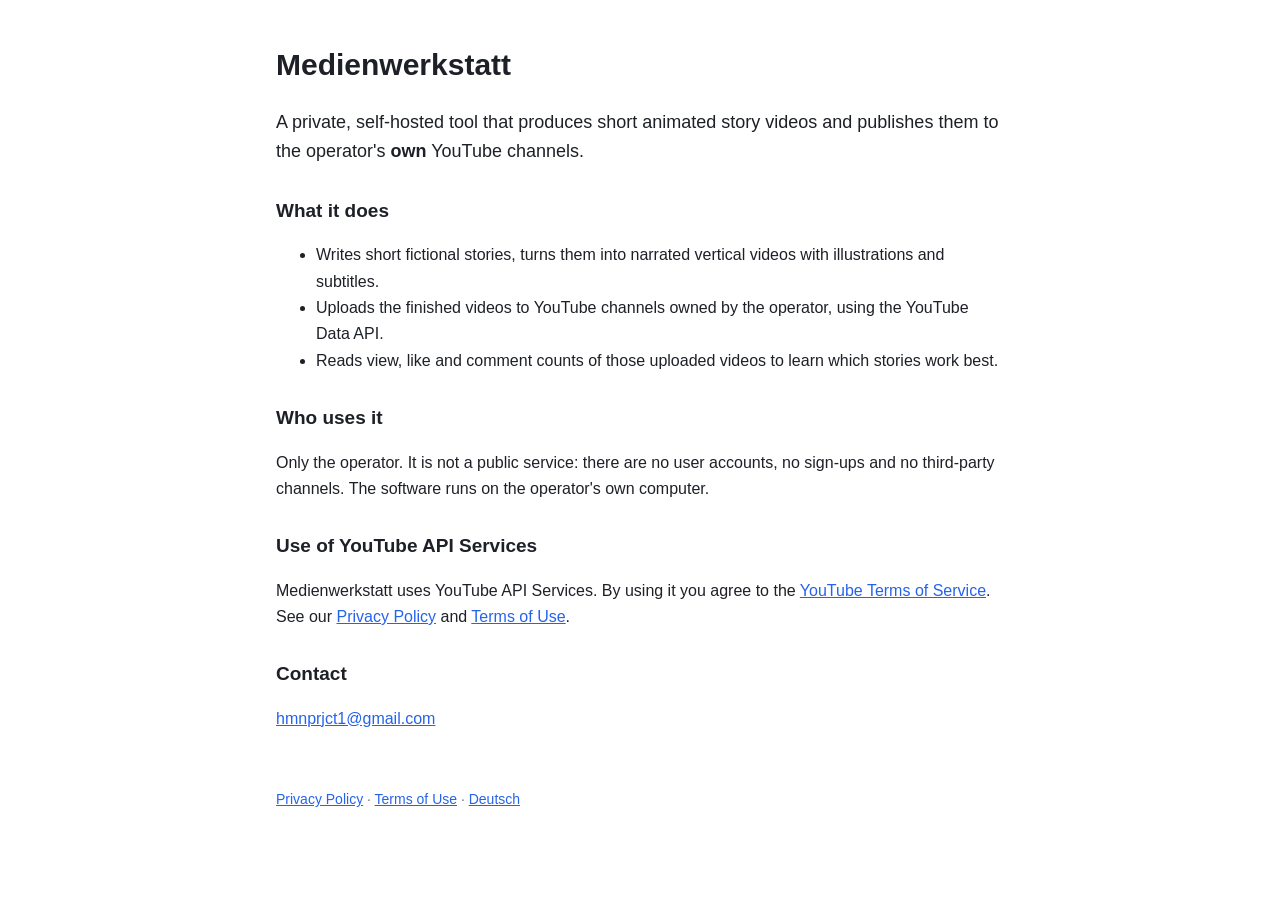
==== index.html @ e1bfd8bf "Startseite, Datenschutz und Nutzungsbedingungen fuer den YouTube-API-Pruefungsantrag Co-Authored-By:" ====
<!doctype html>
<html lang="en">
<head>
<meta charset="utf-8">
<meta name="viewport" content="width=device-width, initial-scale=1">
<title>Medienwerkstatt</title>
<link rel="stylesheet" href="style.css">
</head>
<body>
<main>
  <h1>Medienwerkstatt</h1>
  <p class="lead">A private, self-hosted tool that produces short animated story videos and publishes them
  to the operator's <strong>own</strong> YouTube channels.</p>

  <h2>What it does</h2>
  <ul>
    <li>Writes short fictional stories, turns them into narrated vertical videos with illustrations and subtitles.</li>
    <li>Uploads the finished videos to YouTube channels owned by the operator, using the YouTube Data API.</li>
    <li>Reads view, like and comment counts of those uploaded videos to learn which stories work best.</li>
  </ul>

  <h2>Who uses it</h2>
  <p>Only the operator. It is not a public service: there are no user accounts, no sign-ups and no third-party
  channels. The software runs on the operator's own computer.</p>

  <h2>Use of YouTube API Services</h2>
  <p>Medienwerkstatt uses YouTube API Services. By using it you agree to the
  <a href="https://www.youtube.com/t/terms">YouTube Terms of Service</a>.
  See our <a href="privacy.html">Privacy Policy</a> and <a href="terms.html">Terms of Use</a>.</p>

  <h2>Contact</h2>
  <p><a href="mailto:hmnprjct1@gmail.com">hmnprjct1@gmail.com</a></p>
</main>
<footer><a href="privacy.html">Privacy Policy</a> · <a href="terms.html">Terms of Use</a> · <a href="de.html">Deutsch</a></footer>
</body>
</html>
---- style.css ----
:root { --bg: #ffffff; --text: #1d2026; --muted: #6b7280; --accent: #2563eb; }
@media (prefers-color-scheme: dark) { :root { --bg: #0f1115; --text: #e7e9ee; --muted: #8a90a2; --accent: #6ea8ff; } }
* { box-sizing: border-box; }
body { margin: 0; background: var(--bg); color: var(--text);
  font: 16px/1.65 -apple-system, "Segoe UI", Roboto, Arial, sans-serif; }
main { max-width: 760px; margin: 0 auto; padding: 40px 16px 24px; }
h1 { font-size: 30px; margin: 0 0 12px; }
h2 { font-size: 19px; margin: 28px 0 8px; }
a { color: var(--accent); }
code { font-size: 14px; }
.lead { font-size: 18px; }
.muted { color: var(--muted); font-size: 14px; }
footer { max-width: 760px; margin: 0 auto; padding: 16px 16px 40px; color: var(--muted); font-size: 14px; }
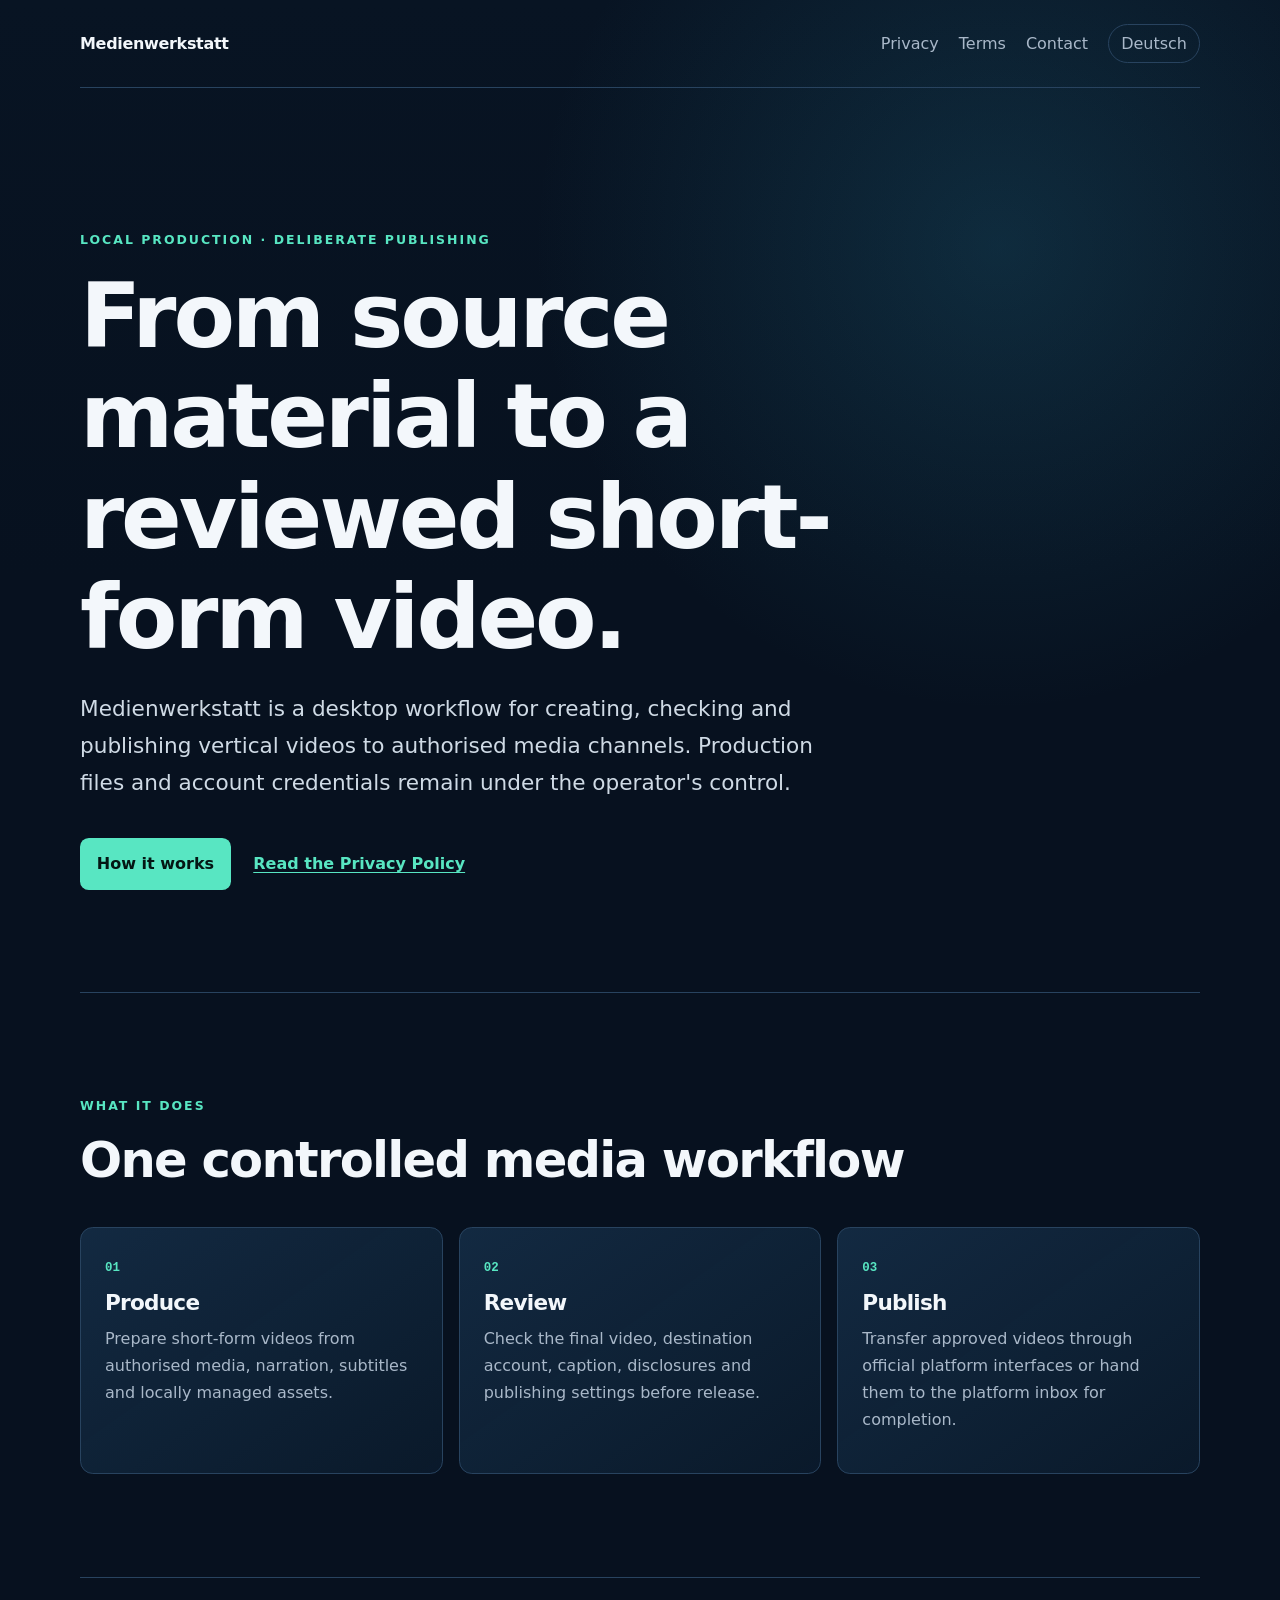
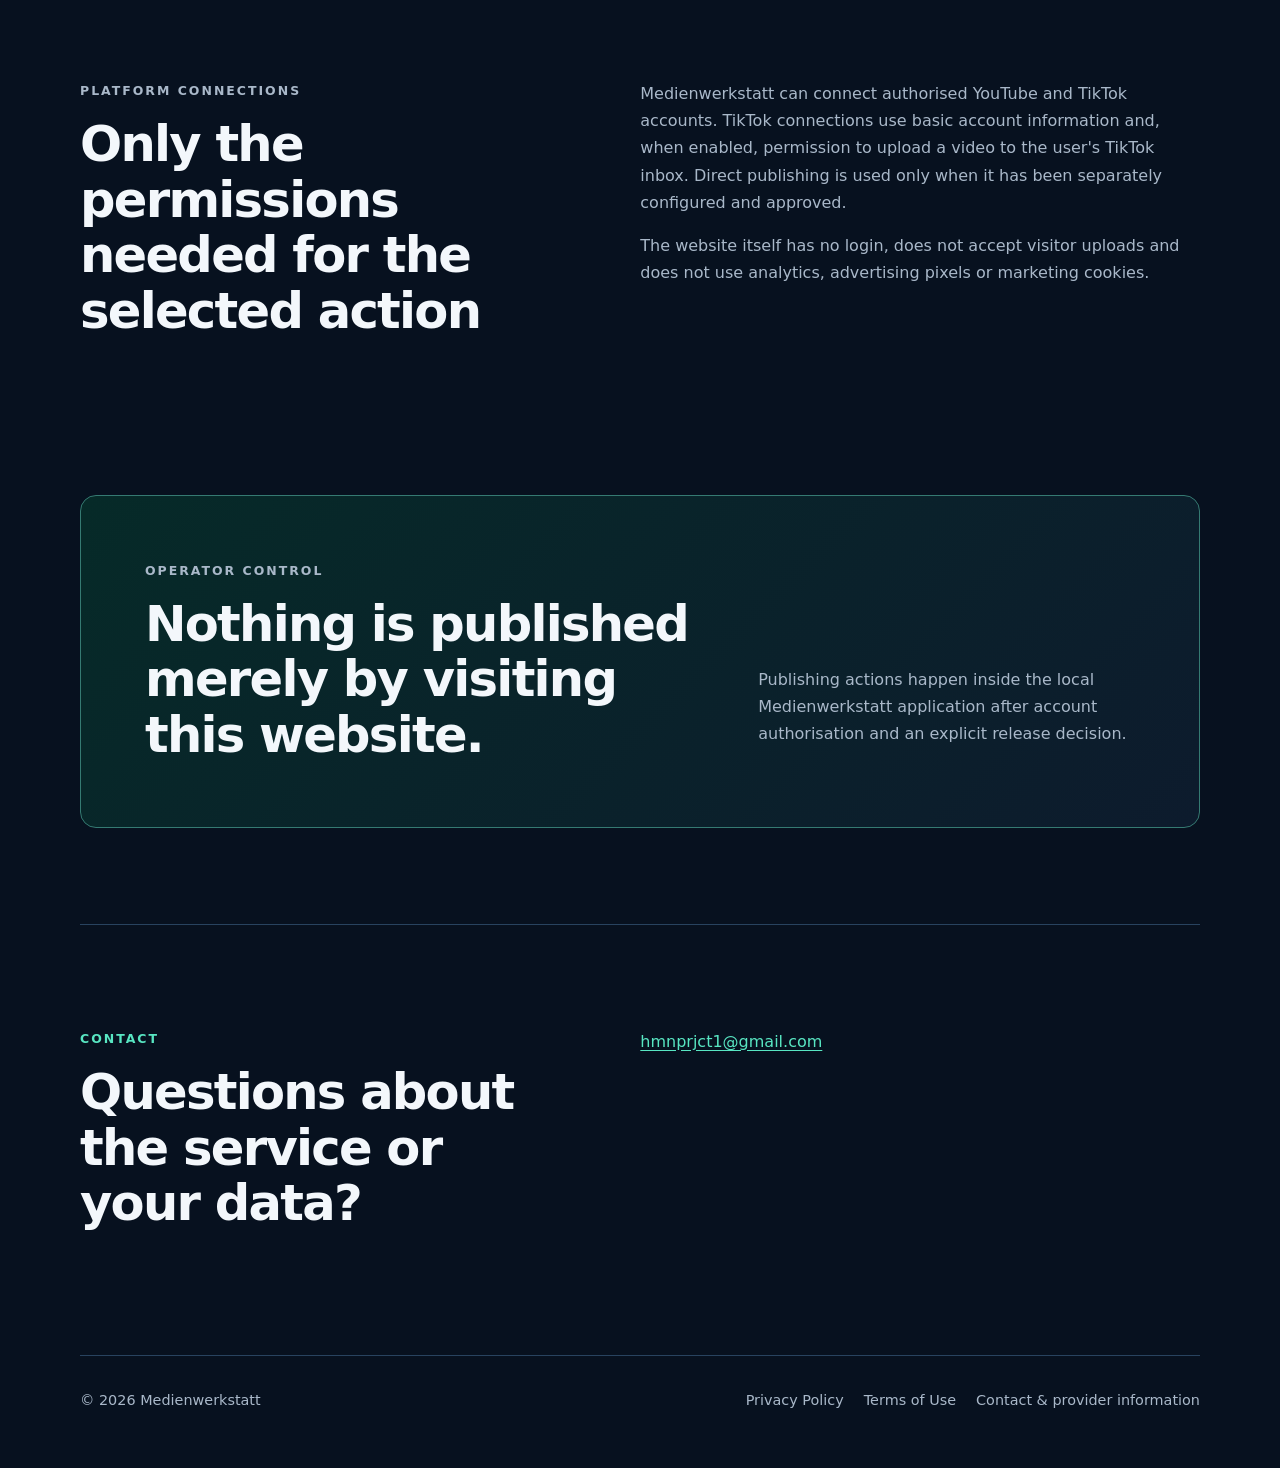
==== commit 53037f79: "Prepare TikTok and YouTube legal website" ====
--- a/index.html
+++ b/index.html
@@ -1,36 +1,93 @@
 <!doctype html>
 <html lang="en">
 <head>
-<meta charset="utf-8">
-<meta name="viewport" content="width=device-width, initial-scale=1">
-<title>Medienwerkstatt</title>
-<link rel="stylesheet" href="style.css">
+  <meta charset="utf-8">
+  <meta name="viewport" content="width=device-width, initial-scale=1">
+  <meta name="description" content="Medienwerkstatt is a locally operated workflow for producing, reviewing and publishing short-form videos.">
+  <title>Medienwerkstatt · Short-form video workflow</title>
+  <link rel="stylesheet" href="style.css">
 </head>
 <body>
-<main>
-  <h1>Medienwerkstatt</h1>
-  <p class="lead">A private, self-hosted tool that produces short animated story videos and publishes them
-  to the operator's <strong>own</strong> YouTube channels.</p>
+  <header class="site-header">
+    <a class="brand" href="index.html">Medienwerkstatt</a>
+    <nav aria-label="Legal and language navigation">
+      <a href="privacy.html">Privacy</a>
+      <a href="terms.html">Terms</a>
+      <a href="imprint.html">Contact</a>
+      <a class="language" href="de.html" lang="de">Deutsch</a>
+    </nav>
+  </header>
 
-  <h2>What it does</h2>
-  <ul>
-    <li>Writes short fictional stories, turns them into narrated vertical videos with illustrations and subtitles.</li>
-    <li>Uploads the finished videos to YouTube channels owned by the operator, using the YouTube Data API.</li>
-    <li>Reads view, like and comment counts of those uploaded videos to learn which stories work best.</li>
-  </ul>
+  <main>
+    <section class="hero">
+      <p class="eyebrow">Local production · deliberate publishing</p>
+      <h1>From source material to a reviewed short-form video.</h1>
+      <p class="lead">Medienwerkstatt is a desktop workflow for creating, checking and publishing vertical videos to authorised media channels. Production files and account credentials remain under the operator's control.</p>
+      <div class="actions">
+        <a class="button" href="#workflow">How it works</a>
+        <a class="text-link" href="privacy.html">Read the Privacy Policy</a>
+      </div>
+    </section>
 
-  <h2>Who uses it</h2>
-  <p>Only the operator. It is not a public service: there are no user accounts, no sign-ups and no third-party
-  channels. The software runs on the operator's own computer.</p>
+    <section class="section" aria-labelledby="capabilities-title">
+      <div>
+        <p class="eyebrow">What it does</p>
+        <h2 id="capabilities-title">One controlled media workflow</h2>
+      </div>
+      <div class="cards">
+        <article>
+          <span class="step">01</span>
+          <h3>Produce</h3>
+          <p>Prepare short-form videos from authorised media, narration, subtitles and locally managed assets.</p>
+        </article>
+        <article>
+          <span class="step">02</span>
+          <h3>Review</h3>
+          <p>Check the final video, destination account, caption, disclosures and publishing settings before release.</p>
+        </article>
+        <article>
+          <span class="step">03</span>
+          <h3>Publish</h3>
+          <p>Transfer approved videos through official platform interfaces or hand them to the platform inbox for completion.</p>
+        </article>
+      </div>
+    </section>
 
-  <h2>Use of YouTube API Services</h2>
-  <p>Medienwerkstatt uses YouTube API Services. By using it you agree to the
-  <a href="https://www.youtube.com/t/terms">YouTube Terms of Service</a>.
-  See our <a href="privacy.html">Privacy Policy</a> and <a href="terms.html">Terms of Use</a>.</p>
+    <section class="section split" id="workflow">
+      <div>
+        <p class="eyebrow">Platform connections</p>
+        <h2>Only the permissions needed for the selected action</h2>
+      </div>
+      <div>
+        <p>Medienwerkstatt can connect authorised YouTube and TikTok accounts. TikTok connections use basic account information and, when enabled, permission to upload a video to the user's TikTok inbox. Direct publishing is used only when it has been separately configured and approved.</p>
+        <p>The website itself has no login, does not accept visitor uploads and does not use analytics, advertising pixels or marketing cookies.</p>
+      </div>
+    </section>
 
-  <h2>Contact</h2>
-  <p><a href="mailto:hmnprjct1@gmail.com">hmnprjct1@gmail.com</a></p>
-</main>
-<footer><a href="privacy.html">Privacy Policy</a> · <a href="terms.html">Terms of Use</a> · <a href="de.html">Deutsch</a></footer>
+    <section class="notice" aria-labelledby="control-title">
+      <div>
+        <p class="eyebrow">Operator control</p>
+        <h2 id="control-title">Nothing is published merely by visiting this website.</h2>
+      </div>
+      <p>Publishing actions happen inside the local Medienwerkstatt application after account authorisation and an explicit release decision.</p>
+    </section>
+
+    <section class="section compact" aria-labelledby="contact-title">
+      <div>
+        <p class="eyebrow">Contact</p>
+        <h2 id="contact-title">Questions about the service or your data?</h2>
+      </div>
+      <p><a href="mailto:hmnprjct1@gmail.com">hmnprjct1@gmail.com</a></p>
+    </section>
+  </main>
+
+  <footer>
+    <span>© 2026 Medienwerkstatt</span>
+    <nav aria-label="Footer navigation">
+      <a href="privacy.html">Privacy Policy</a>
+      <a href="terms.html">Terms of Use</a>
+      <a href="imprint.html">Contact &amp; provider information</a>
+    </nav>
+  </footer>
 </body>
 </html>
--- a/style.css
+++ b/style.css
@@ -1,13 +1,136 @@
-:root { --bg: #ffffff; --text: #1d2026; --muted: #6b7280; --accent: #2563eb; }
-@media (prefers-color-scheme: dark) { :root { --bg: #0f1115; --text: #e7e9ee; --muted: #8a90a2; --accent: #6ea8ff; } }
+:root {
+  color-scheme: dark;
+  --bg: #07111f;
+  --panel: #0d1b2d;
+  --text: #f3f7fb;
+  --muted: #a9b8c9;
+  --line: #28435f;
+  --accent: #58e6c2;
+  --accent-dark: #062a28;
+  --max: 1120px;
+}
+
 * { box-sizing: border-box; }
-body { margin: 0; background: var(--bg); color: var(--text);
-  font: 16px/1.65 -apple-system, "Segoe UI", Roboto, Arial, sans-serif; }
-main { max-width: 760px; margin: 0 auto; padding: 40px 16px 24px; }
-h1 { font-size: 30px; margin: 0 0 12px; }
-h2 { font-size: 19px; margin: 28px 0 8px; }
-a { color: var(--accent); }
-code { font-size: 14px; }
-.lead { font-size: 18px; }
-.muted { color: var(--muted); font-size: 14px; }
-footer { max-width: 760px; margin: 0 auto; padding: 16px 16px 40px; color: var(--muted); font-size: 14px; }
+html { scroll-behavior: smooth; }
+body {
+  margin: 0;
+  background:
+    radial-gradient(circle at 78% 8%, rgba(38, 122, 151, .24), transparent 29rem),
+    linear-gradient(180deg, #081423 0%, var(--bg) 36rem);
+  color: var(--text);
+  font: 1rem/1.7 "Segoe UI", system-ui, -apple-system, BlinkMacSystemFont, sans-serif;
+}
+a { color: var(--accent); text-underline-offset: .2em; }
+a:hover { text-decoration-thickness: 2px; }
+:focus-visible { outline: 3px solid var(--accent); outline-offset: 4px; }
+
+.site-header,
+footer {
+  width: min(calc(100% - 2rem), var(--max));
+  margin: 0 auto;
+  display: flex;
+  align-items: center;
+  justify-content: space-between;
+  gap: 1.5rem;
+}
+.site-header { min-height: 5.5rem; border-bottom: 1px solid var(--line); }
+.brand { color: var(--text); font-weight: 760; letter-spacing: -.02em; text-decoration: none; }
+.site-header nav,
+footer nav { display: flex; flex-wrap: wrap; align-items: center; gap: 1.25rem; }
+.site-header nav a,
+footer nav a { color: var(--muted); text-decoration: none; }
+.site-header nav a:hover,
+.site-header nav a[aria-current="page"],
+footer nav a:hover { color: var(--text); }
+.language { border: 1px solid var(--line); border-radius: 999px; padding: .3rem .75rem; }
+
+main { width: min(calc(100% - 2rem), var(--max)); margin: 0 auto; }
+.hero { max-width: 920px; padding: clamp(5rem, 11vw, 9rem) 0 clamp(4rem, 8vw, 7rem); }
+.eyebrow {
+  color: var(--accent);
+  font-size: .78rem;
+  font-weight: 750;
+  letter-spacing: .16em;
+  text-transform: uppercase;
+}
+h1, h2, h3 { line-height: 1.12; letter-spacing: -.035em; }
+h1 { max-width: 16ch; margin: .7rem 0 1.5rem; font-size: clamp(2.7rem, 7vw, 5.8rem); }
+h2 { margin: .55rem 0 1.3rem; font-size: clamp(1.8rem, 4vw, 3.1rem); }
+h3 { margin: .75rem 0 .6rem; font-size: 1.35rem; }
+p { margin: 0 0 1rem; }
+.lead { max-width: 760px; color: #cfdae5; font-size: clamp(1.1rem, 2vw, 1.35rem); }
+.actions { display: flex; flex-wrap: wrap; align-items: center; gap: 1.4rem; margin-top: 2.25rem; }
+.button {
+  display: inline-block;
+  border: 0;
+  border-radius: .55rem;
+  background: var(--accent);
+  color: #041714;
+  padding: .78rem 1.05rem;
+  font: inherit;
+  font-weight: 760;
+  text-decoration: none;
+  cursor: pointer;
+}
+.text-link { font-weight: 650; }
+
+.section { padding: clamp(3.5rem, 8vw, 6.5rem) 0; border-top: 1px solid var(--line); }
+.cards { display: grid; grid-template-columns: repeat(3, 1fr); gap: 1rem; margin-top: 2.4rem; }
+.cards article {
+  min-height: 15rem;
+  border: 1px solid var(--line);
+  border-radius: .8rem;
+  background: linear-gradient(145deg, rgba(20, 45, 70, .88), rgba(11, 27, 45, .82));
+  padding: 1.5rem;
+}
+.cards p, .split p, .notice p { color: var(--muted); }
+.step { color: var(--accent); font: 700 .78rem/1 ui-monospace, monospace; }
+.split, .compact { display: grid; grid-template-columns: minmax(0, .9fr) minmax(0, 1.1fr); gap: clamp(2rem, 8vw, 7rem); }
+.notice {
+  display: grid;
+  grid-template-columns: 1.2fr .8fr;
+  gap: 3rem;
+  align-items: end;
+  margin: 2rem 0 6rem;
+  padding: clamp(2rem, 5vw, 4rem);
+  border: 1px solid #357a72;
+  border-radius: 1rem;
+  background: linear-gradient(135deg, var(--accent-dark), var(--panel));
+}
+.notice h2 { margin-bottom: 0; }
+
+.legal { max-width: 800px; padding: clamp(4rem, 9vw, 7rem) 0; }
+.legal h1 { max-width: none; font-size: clamp(2.5rem, 6vw, 4.6rem); }
+.legal h2 { margin-top: 2.8rem; font-size: 1.55rem; }
+.legal li { margin-bottom: .55rem; }
+.placeholder {
+  border: 2px solid #f6b84a;
+  border-radius: .7rem;
+  background: #2d230e;
+  color: #ffe1a7;
+  padding: 1rem 1.2rem;
+}
+textarea {
+  width: 100%;
+  min-height: 8rem;
+  border: 1px solid var(--line);
+  border-radius: .5rem;
+  background: #06101d;
+  color: var(--text);
+  padding: .8rem;
+  font: .86rem/1.5 ui-monospace, "Cascadia Code", Consolas, monospace;
+}
+code { color: #b9f5e7; font: .92em ui-monospace, "Cascadia Code", Consolas, monospace; }
+
+footer { padding: 2rem 0 3.5rem; border-top: 1px solid var(--line); color: var(--muted); font-size: .9rem; }
+
+@media (max-width: 760px) {
+  .site-header { align-items: flex-start; padding: 1.2rem 0; }
+  .site-header nav { justify-content: flex-end; gap: .65rem 1rem; }
+  .cards, .split, .compact, .notice { grid-template-columns: 1fr; }
+  .cards article { min-height: 0; }
+  .notice { gap: 1rem; }
+  footer { align-items: flex-start; flex-direction: column; }
+}
+
+@media (prefers-reduced-motion: reduce) { html { scroll-behavior: auto; } }
